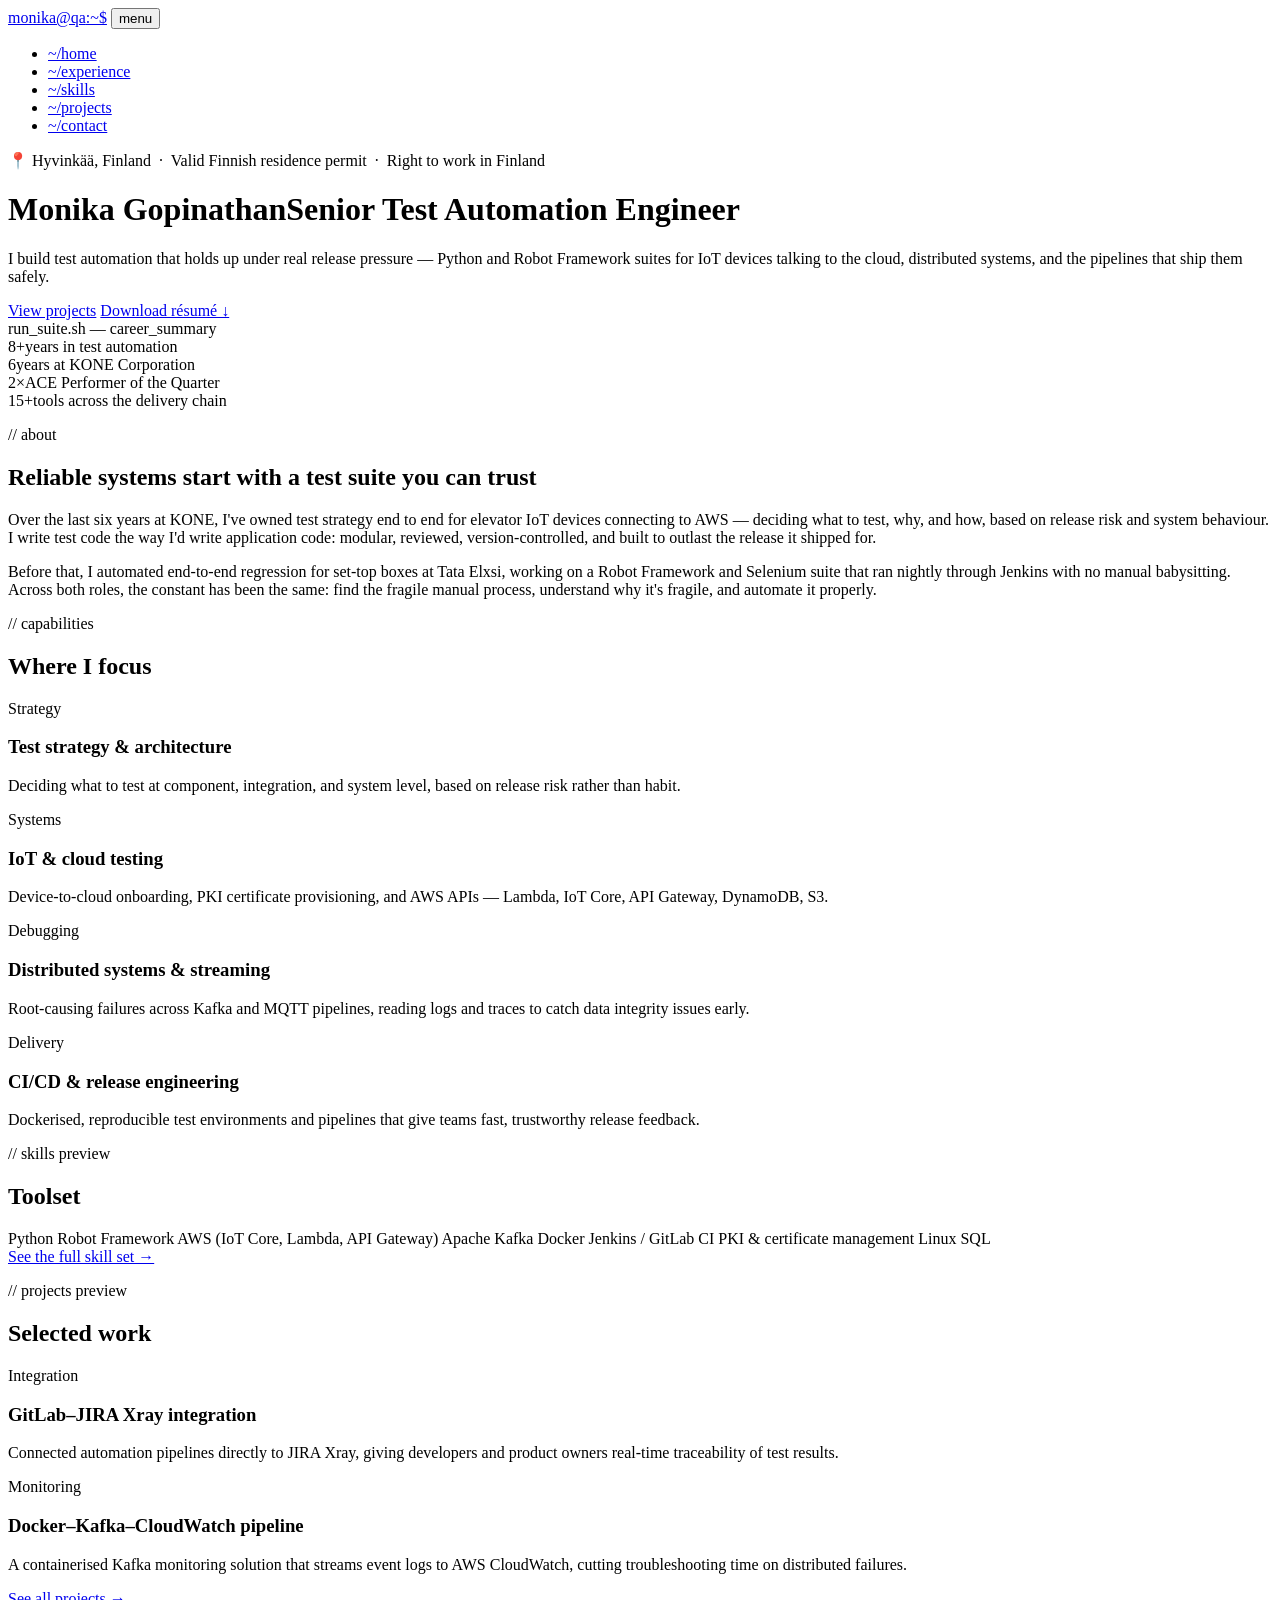
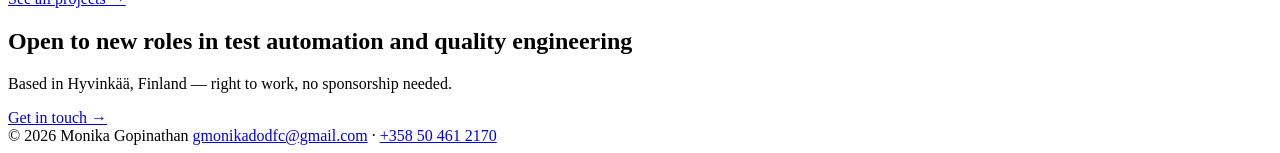
==== index.html @ 72350fa9 "Add files via upload" ====
<!DOCTYPE html>
<html lang="en">
<head>
<meta charset="UTF-8">
<meta name="viewport" content="width=device-width, initial-scale=1.0">
<title>Monika Gopinathan — Senior Test Automation Engineer</title>
<meta name="description" content="Senior Test Automation Engineer with 8+ years building production-grade Python and Robot Framework test suites for IoT and cloud systems.">
<link rel="icon" href="assets/favicon.svg" type="image/svg+xml">
<link rel="stylesheet" href="css/style.css">
</head>
<body>

<nav class="site-nav">
  <div class="wrap">
    <a href="index.html" class="nav-logo"><span class="prompt">monika@qa</span>:~$<span class="cursor"></span></a>
    <button class="nav-toggle" aria-label="Toggle navigation" aria-expanded="false">menu</button>
    <ul class="nav-links">
      <li><a href="index.html" class="active">~/home</a></li>
      <li><a href="experience.html">~/experience</a></li>
      <li><a href="skills.html">~/skills</a></li>
      <li><a href="projects.html">~/projects</a></li>
      <li><a href="contact.html">~/contact</a></li>
    </ul>
  </div>
</nav>

<header class="hero">
  <div class="wrap hero-grid">
    <div>
      <p class="hero-loc">📍 Hyvinkää, Finland &nbsp;·&nbsp; Valid Finnish residence permit &nbsp;·&nbsp; Right to work in Finland</p>
      <h1>Monika Gopinathan<span class="role">Senior Test Automation Engineer</span></h1>
      <p class="lede">I build test automation that holds up under real release pressure — Python and Robot Framework suites for IoT devices talking to the cloud, distributed systems, and the pipelines that ship them safely.</p>
      <div class="btn-row">
        <a class="btn btn-primary" href="projects.html">View projects</a>
        <a class="btn" href="assets/Monika_Gopinathan_Resume.pdf" target="_blank" rel="noopener">Download résumé ↓</a>
      </div>
    </div>
    <div class="terminal" aria-hidden="false" role="img" aria-label="Terminal animation summarizing career highlights">
      <div class="terminal-bar">
        <span class="terminal-dot"></span><span class="terminal-dot"></span><span class="terminal-dot"></span>
        <span class="terminal-title">run_suite.sh — career_summary</span>
      </div>
      <div class="terminal-body" id="terminal-body" data-lines='[
        {"text":"$ whoami","speed":26,"pause":260},
        {"text":"monika_gopinathan — senior test automation engineer","speed":14,"pause":420},
        {"text":"$ ./run_suite.sh --career-summary","speed":22,"pause":320},
        {"text":"[PASS] 8+ years in Python-based test automation","speed":10,"pause":180},
        {"text":"[PASS] 6 years building production frameworks at KONE","speed":10,"pause":180},
        {"text":"[PASS] IoT · Cloud · PKI · Kafka · Docker · CI/CD","speed":10,"pause":180},
        {"text":"# 3 passed, 0 failed — ready for the next release","speed":10,"pause":0}
      ]'></div>
    </div>
  </div>
</header>

<section class="section">
  <div class="wrap">
    <div class="stat-strip">
      <div class="stat"><span class="num">8+</span><span class="label">years in test automation</span></div>
      <div class="stat"><span class="num">6</span><span class="label">years at KONE Corporation</span></div>
      <div class="stat"><span class="num">2×</span><span class="label">ACE Performer of the Quarter</span></div>
      <div class="stat"><span class="num">15+</span><span class="label">tools across the delivery chain</span></div>
    </div>
  </div>
</section>

<section class="section">
  <div class="wrap">
    <div class="section-head">
      <p class="kicker">// about</p>
      <h2>Reliable systems start with a test suite you can trust</h2>
    </div>
    <p class="lede">Over the last six years at KONE, I've owned test strategy end to end for elevator IoT devices connecting to AWS — deciding what to test, why, and how, based on release risk and system behaviour. I write test code the way I'd write application code: modular, reviewed, version-controlled, and built to outlast the release it shipped for.</p>
    <p>Before that, I automated end-to-end regression for set-top boxes at Tata Elxsi, working on a Robot Framework and Selenium suite that ran nightly through Jenkins with no manual babysitting. Across both roles, the constant has been the same: find the fragile manual process, understand why it's fragile, and automate it properly.</p>
  </div>
</section>

<section class="section">
  <div class="wrap">
    <div class="section-head">
      <p class="kicker">// capabilities</p>
      <h2>Where I focus</h2>
    </div>
    <div class="card-grid">
      <div class="card">
        <span class="tag">Strategy</span>
        <h3>Test strategy &amp; architecture</h3>
        <p>Deciding what to test at component, integration, and system level, based on release risk rather than habit.</p>
      </div>
      <div class="card">
        <span class="tag">Systems</span>
        <h3>IoT &amp; cloud testing</h3>
        <p>Device-to-cloud onboarding, PKI certificate provisioning, and AWS APIs — Lambda, IoT Core, API Gateway, DynamoDB, S3.</p>
      </div>
      <div class="card">
        <span class="tag">Debugging</span>
        <h3>Distributed systems &amp; streaming</h3>
        <p>Root-causing failures across Kafka and MQTT pipelines, reading logs and traces to catch data integrity issues early.</p>
      </div>
      <div class="card">
        <span class="tag">Delivery</span>
        <h3>CI/CD &amp; release engineering</h3>
        <p>Dockerised, reproducible test environments and pipelines that give teams fast, trustworthy release feedback.</p>
      </div>
    </div>
  </div>
</section>

<section class="section">
  <div class="wrap">
    <div class="section-head">
      <p class="kicker">// skills preview</p>
      <h2>Toolset</h2>
    </div>
    <div class="tag-row">
      <span class="pill">Python</span>
      <span class="pill">Robot Framework</span>
      <span class="pill">AWS (IoT Core, Lambda, API Gateway)</span>
      <span class="pill">Apache Kafka</span>
      <span class="pill">Docker</span>
      <span class="pill">Jenkins / GitLab CI</span>
      <span class="pill">PKI &amp; certificate management</span>
      <span class="pill">Linux</span>
      <span class="pill">SQL</span>
    </div>
    <a class="link-arrow" href="skills.html">See the full skill set →</a>
  </div>
</section>

<section class="section">
  <div class="wrap">
    <div class="section-head">
      <p class="kicker">// projects preview</p>
      <h2>Selected work</h2>
    </div>
    <div class="card-grid">
      <div class="card">
        <span class="tag">Integration</span>
        <h3>GitLab–JIRA Xray integration</h3>
        <p>Connected automation pipelines directly to JIRA Xray, giving developers and product owners real-time traceability of test results.</p>
      </div>
      <div class="card">
        <span class="tag">Monitoring</span>
        <h3>Docker–Kafka–CloudWatch pipeline</h3>
        <p>A containerised Kafka monitoring solution that streams event logs to AWS CloudWatch, cutting troubleshooting time on distributed failures.</p>
      </div>
    </div>
    <a class="link-arrow" href="projects.html">See all projects →</a>
  </div>
</section>

<section class="section" style="border-bottom:none;">
  <div class="wrap">
    <div class="cta-banner">
      <div>
        <h2>Open to new roles in test automation and quality engineering</h2>
        <p>Based in Hyvinkää, Finland — right to work, no sponsorship needed.</p>
      </div>
      <a class="btn btn-primary" href="contact.html">Get in touch →</a>
    </div>
  </div>
</section>

<footer class="site-footer">
  <div class="wrap">
    <span>© 2026 Monika Gopinathan</span>
    <span><a href="mailto:gmonikadodfc@gmail.com">gmonikadodfc@gmail.com</a> · <a href="tel:+358504612170">+358 50 461 2170</a></span>
  </div>
</footer>

<script src="js/main.js"></script>
</body>
</html>
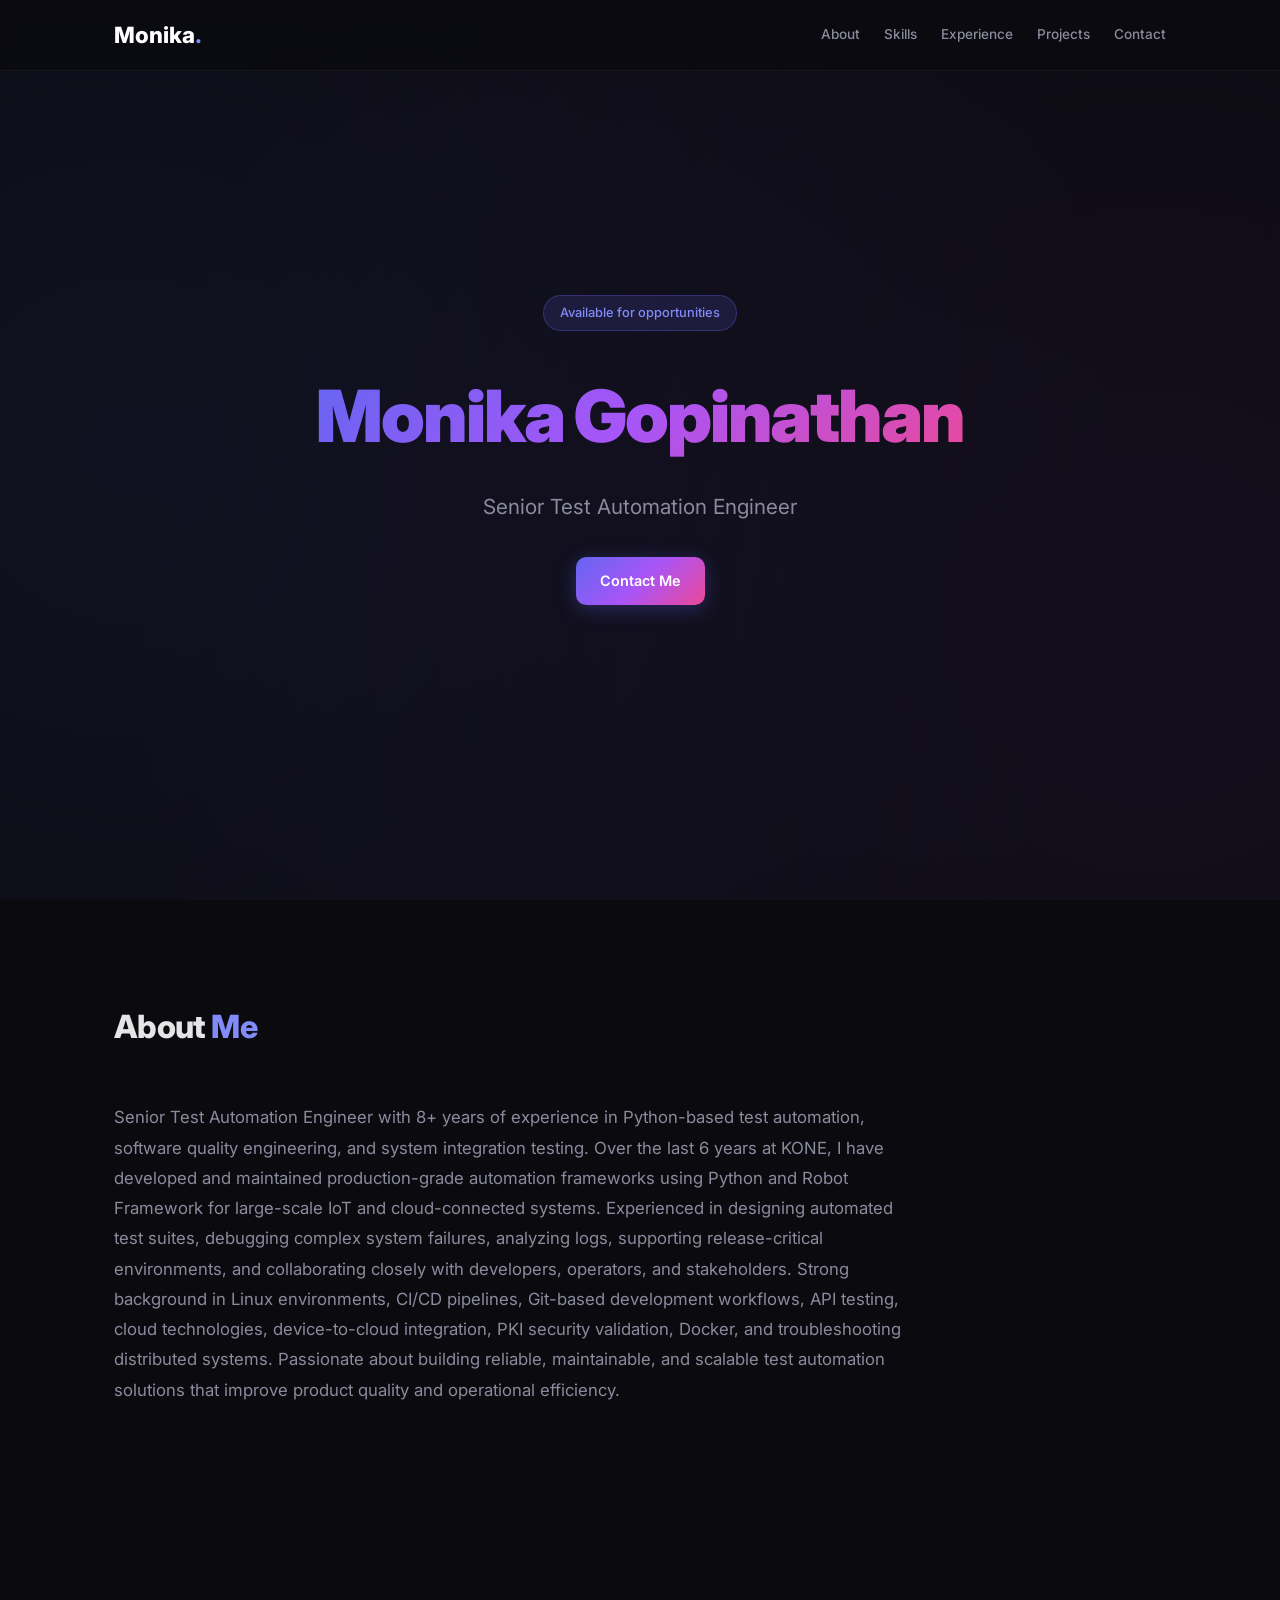
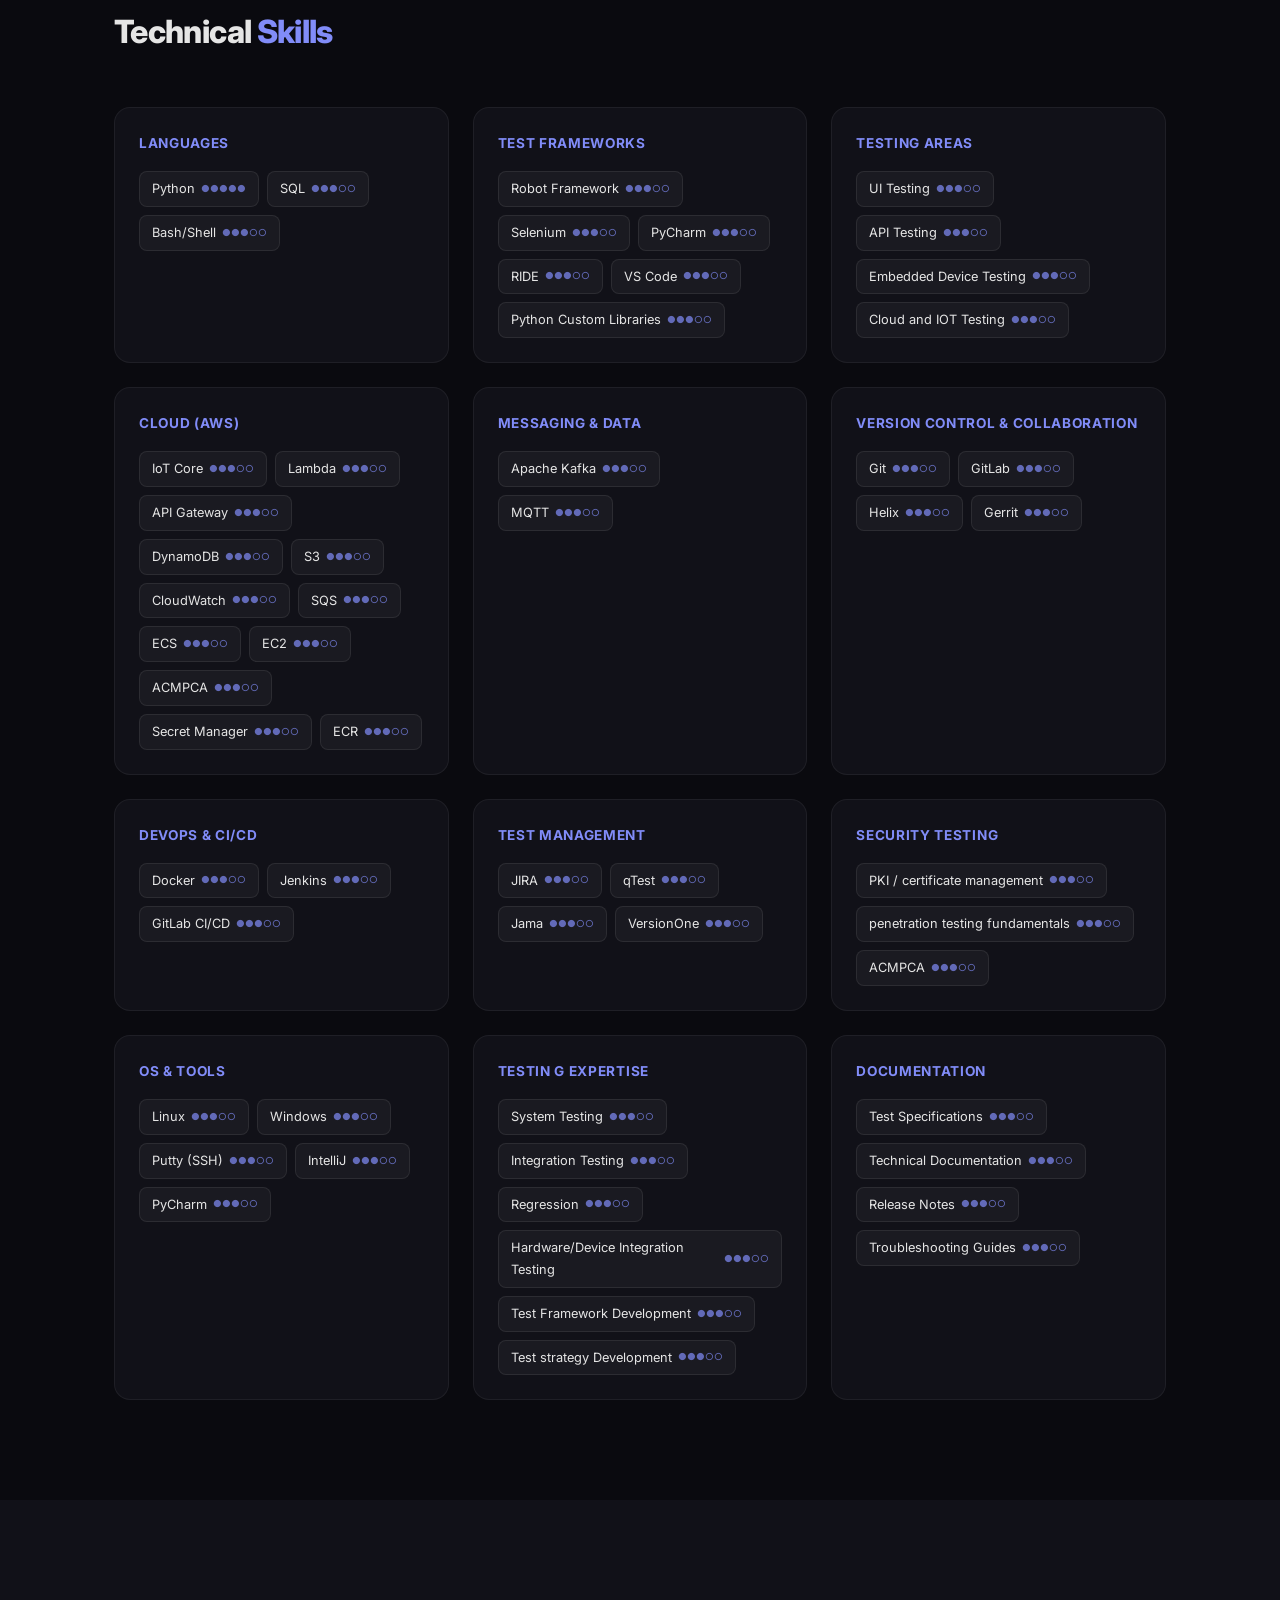
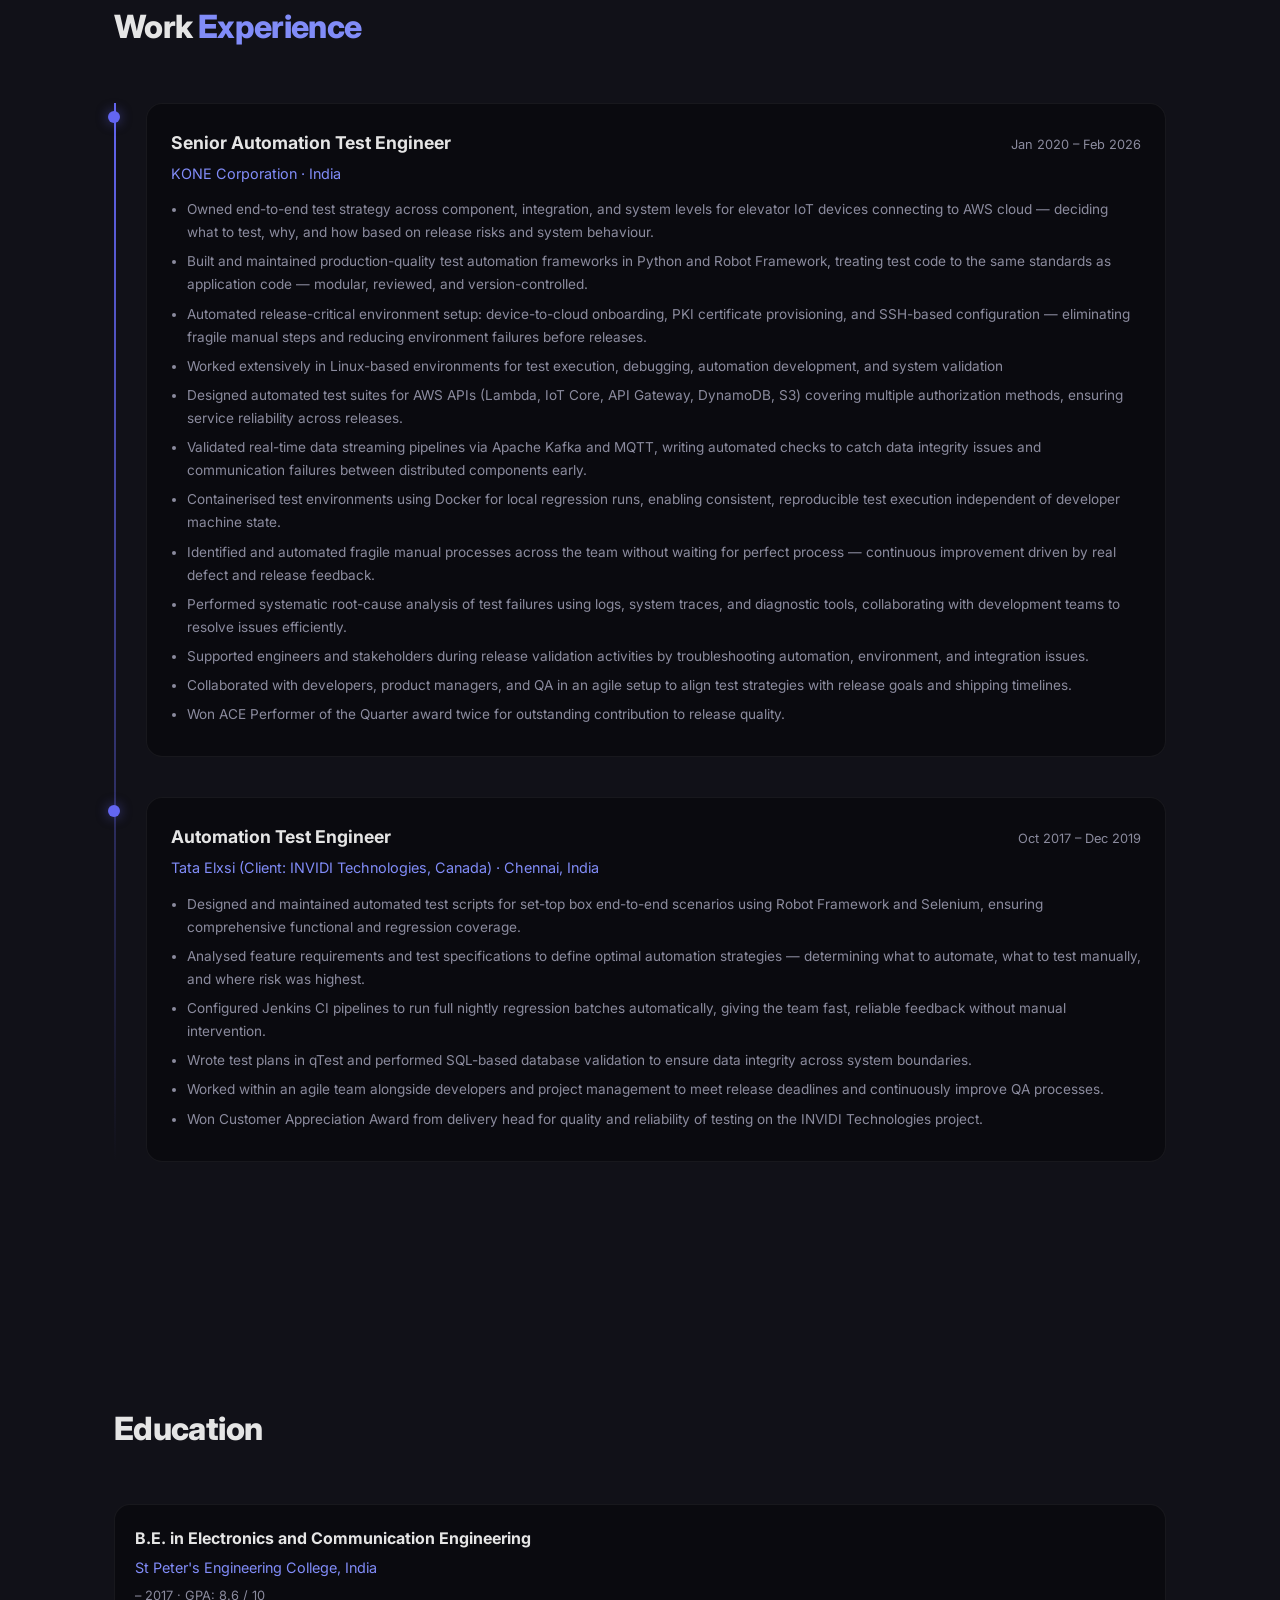
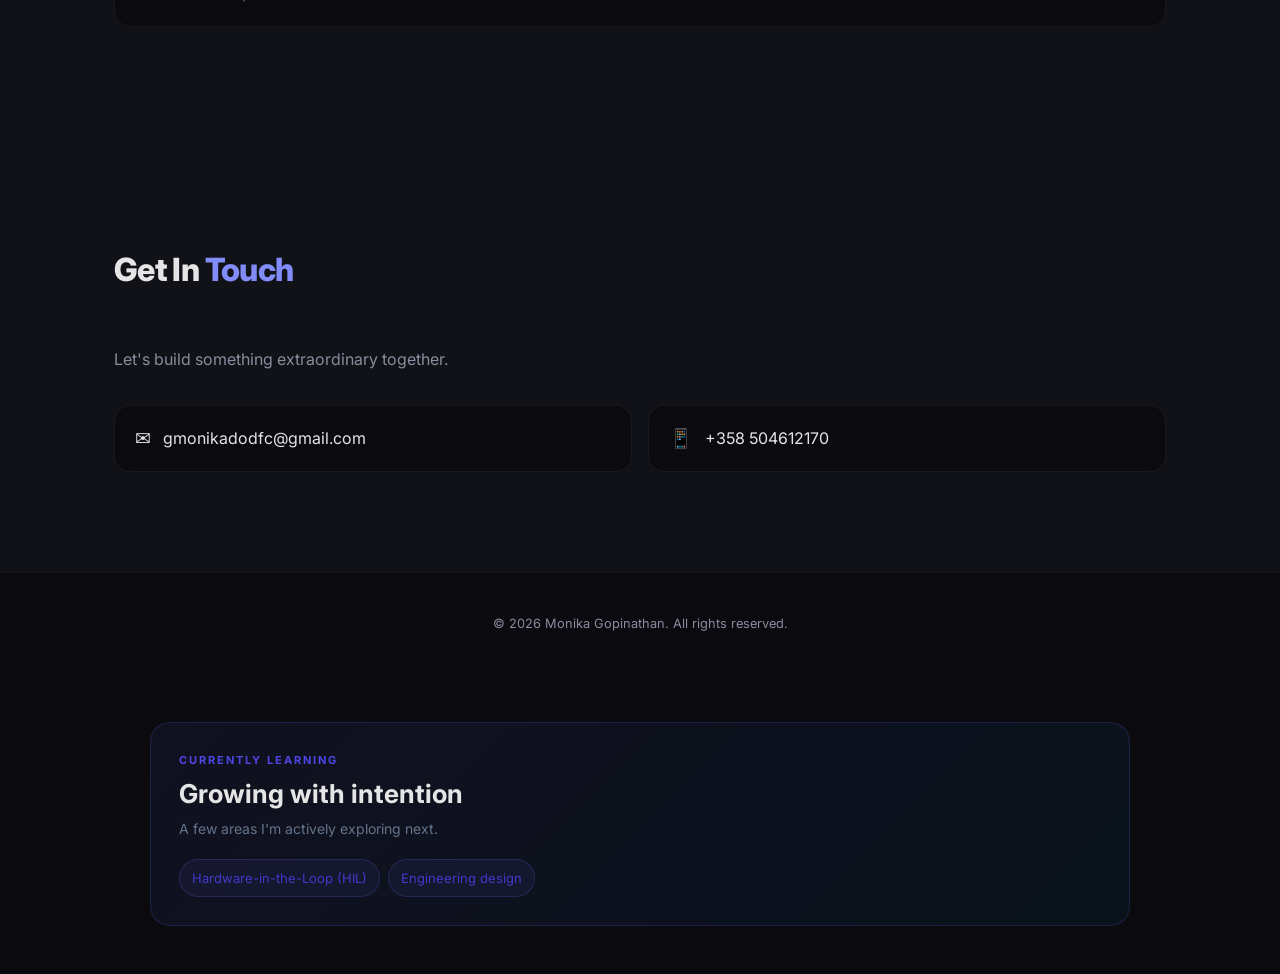
==== commit 2b9428b6: "Deploy portfolio via Huntfolio" ====
--- a/index.html
+++ b/index.html
@@ -1,173 +1,220 @@
 <!DOCTYPE html>
 <html lang="en">
 <head>
-<meta charset="UTF-8">
-<meta name="viewport" content="width=device-width, initial-scale=1.0">
-<title>Monika Gopinathan — Senior Test Automation Engineer</title>
-<meta name="description" content="Senior Test Automation Engineer with 8+ years building production-grade Python and Robot Framework test suites for IoT and cloud systems.">
-<link rel="icon" href="assets/favicon.svg" type="image/svg+xml">
-<link rel="stylesheet" href="css/style.css">
-</head>
+  <meta charset="UTF-8">
+  <meta name="viewport" content="width=device-width, initial-scale=1.0">
+  <title>Monika Gopinathan — Senior Test Automation Engineer</title>
+  <meta name="description" content="">
+  <link rel="stylesheet" href="style.css">
+  <link href="https://fonts.googleapis.com/css2?family=Inter:wght@300;400;500;600;700;800;900&display=swap" rel="stylesheet">
+<style>strong.resume-mark{font-weight:700;color:inherit}</style></head>
 <body>
-
-<nav class="site-nav">
-  <div class="wrap">
-    <a href="index.html" class="nav-logo"><span class="prompt">monika@qa</span>:~$<span class="cursor"></span></a>
-    <button class="nav-toggle" aria-label="Toggle navigation" aria-expanded="false">menu</button>
-    <ul class="nav-links">
-      <li><a href="index.html" class="active">~/home</a></li>
-      <li><a href="experience.html">~/experience</a></li>
-      <li><a href="skills.html">~/skills</a></li>
-      <li><a href="projects.html">~/projects</a></li>
-      <li><a href="contact.html">~/contact</a></li>
-    </ul>
-  </div>
-</nav>
-
-<header class="hero">
-  <div class="wrap hero-grid">
-    <div>
-      <p class="hero-loc">📍 Hyvinkää, Finland &nbsp;·&nbsp; Valid Finnish residence permit &nbsp;·&nbsp; Right to work in Finland</p>
-      <h1>Monika Gopinathan<span class="role">Senior Test Automation Engineer</span></h1>
-      <p class="lede">I build test automation that holds up under real release pressure — Python and Robot Framework suites for IoT devices talking to the cloud, distributed systems, and the pipelines that ship them safely.</p>
-      <div class="btn-row">
-        <a class="btn btn-primary" href="projects.html">View projects</a>
-        <a class="btn" href="assets/Monika_Gopinathan_Resume.pdf" target="_blank" rel="noopener">Download résumé ↓</a>
-      </div>
-    </div>
-    <div class="terminal" aria-hidden="false" role="img" aria-label="Terminal animation summarizing career highlights">
-      <div class="terminal-bar">
-        <span class="terminal-dot"></span><span class="terminal-dot"></span><span class="terminal-dot"></span>
-        <span class="terminal-title">run_suite.sh — career_summary</span>
-      </div>
-      <div class="terminal-body" id="terminal-body" data-lines='[
-        {"text":"$ whoami","speed":26,"pause":260},
-        {"text":"monika_gopinathan — senior test automation engineer","speed":14,"pause":420},
-        {"text":"$ ./run_suite.sh --career-summary","speed":22,"pause":320},
-        {"text":"[PASS] 8+ years in Python-based test automation","speed":10,"pause":180},
-        {"text":"[PASS] 6 years building production frameworks at KONE","speed":10,"pause":180},
-        {"text":"[PASS] IoT · Cloud · PKI · Kafka · Docker · CI/CD","speed":10,"pause":180},
-        {"text":"# 3 passed, 0 failed — ready for the next release","speed":10,"pause":0}
-      ]'></div>
-    </div>
-  </div>
-</header>
-
-<section class="section">
-  <div class="wrap">
-    <div class="stat-strip">
-      <div class="stat"><span class="num">8+</span><span class="label">years in test automation</span></div>
-      <div class="stat"><span class="num">6</span><span class="label">years at KONE Corporation</span></div>
-      <div class="stat"><span class="num">2×</span><span class="label">ACE Performer of the Quarter</span></div>
-      <div class="stat"><span class="num">15+</span><span class="label">tools across the delivery chain</span></div>
-    </div>
-  </div>
-</section>
-
-<section class="section">
-  <div class="wrap">
-    <div class="section-head">
-      <p class="kicker">// about</p>
-      <h2>Reliable systems start with a test suite you can trust</h2>
-    </div>
-    <p class="lede">Over the last six years at KONE, I've owned test strategy end to end for elevator IoT devices connecting to AWS — deciding what to test, why, and how, based on release risk and system behaviour. I write test code the way I'd write application code: modular, reviewed, version-controlled, and built to outlast the release it shipped for.</p>
-    <p>Before that, I automated end-to-end regression for set-top boxes at Tata Elxsi, working on a Robot Framework and Selenium suite that ran nightly through Jenkins with no manual babysitting. Across both roles, the constant has been the same: find the fragile manual process, understand why it's fragile, and automate it properly.</p>
-  </div>
-</section>
-
-<section class="section">
-  <div class="wrap">
-    <div class="section-head">
-      <p class="kicker">// capabilities</p>
-      <h2>Where I focus</h2>
-    </div>
-    <div class="card-grid">
-      <div class="card">
-        <span class="tag">Strategy</span>
-        <h3>Test strategy &amp; architecture</h3>
-        <p>Deciding what to test at component, integration, and system level, based on release risk rather than habit.</p>
-      </div>
-      <div class="card">
-        <span class="tag">Systems</span>
-        <h3>IoT &amp; cloud testing</h3>
-        <p>Device-to-cloud onboarding, PKI certificate provisioning, and AWS APIs — Lambda, IoT Core, API Gateway, DynamoDB, S3.</p>
-      </div>
-      <div class="card">
-        <span class="tag">Debugging</span>
-        <h3>Distributed systems &amp; streaming</h3>
-        <p>Root-causing failures across Kafka and MQTT pipelines, reading logs and traces to catch data integrity issues early.</p>
-      </div>
-      <div class="card">
-        <span class="tag">Delivery</span>
-        <h3>CI/CD &amp; release engineering</h3>
-        <p>Dockerised, reproducible test environments and pipelines that give teams fast, trustworthy release feedback.</p>
-      </div>
-    </div>
-  </div>
-</section>
-
-<section class="section">
-  <div class="wrap">
-    <div class="section-head">
-      <p class="kicker">// skills preview</p>
-      <h2>Toolset</h2>
-    </div>
-    <div class="tag-row">
-      <span class="pill">Python</span>
-      <span class="pill">Robot Framework</span>
-      <span class="pill">AWS (IoT Core, Lambda, API Gateway)</span>
-      <span class="pill">Apache Kafka</span>
-      <span class="pill">Docker</span>
-      <span class="pill">Jenkins / GitLab CI</span>
-      <span class="pill">PKI &amp; certificate management</span>
-      <span class="pill">Linux</span>
-      <span class="pill">SQL</span>
-    </div>
-    <a class="link-arrow" href="skills.html">See the full skill set →</a>
-  </div>
-</section>
-
-<section class="section">
-  <div class="wrap">
-    <div class="section-head">
-      <p class="kicker">// projects preview</p>
-      <h2>Selected work</h2>
-    </div>
-    <div class="card-grid">
-      <div class="card">
-        <span class="tag">Integration</span>
-        <h3>GitLab–JIRA Xray integration</h3>
-        <p>Connected automation pipelines directly to JIRA Xray, giving developers and product owners real-time traceability of test results.</p>
-      </div>
-      <div class="card">
-        <span class="tag">Monitoring</span>
-        <h3>Docker–Kafka–CloudWatch pipeline</h3>
-        <p>A containerised Kafka monitoring solution that streams event logs to AWS CloudWatch, cutting troubleshooting time on distributed failures.</p>
-      </div>
-    </div>
-    <a class="link-arrow" href="projects.html">See all projects →</a>
-  </div>
-</section>
-
-<section class="section" style="border-bottom:none;">
-  <div class="wrap">
-    <div class="cta-banner">
-      <div>
-        <h2>Open to new roles in test automation and quality engineering</h2>
-        <p>Based in Hyvinkää, Finland — right to work, no sponsorship needed.</p>
-      </div>
-      <a class="btn btn-primary" href="contact.html">Get in touch →</a>
-    </div>
-  </div>
-</section>
-
-<footer class="site-footer">
-  <div class="wrap">
-    <span>© 2026 Monika Gopinathan</span>
-    <span><a href="mailto:gmonikadodfc@gmail.com">gmonikadodfc@gmail.com</a> · <a href="tel:+358504612170">+358 50 461 2170</a></span>
-  </div>
-</footer>
-
-<script src="js/main.js"></script>
-</body>
-</html>
+  <!-- Navigation -->
+  <nav class="nav">
+    <div class="nav-inner">
+      <a href="#hero" class="nav-logo">Monika<span class="accent">.</span></a>
+      <div class="nav-links">
+        <a href="#about">About</a>
+        <a href="#skills">Skills</a>
+        <a href="#experience">Experience</a>
+        <a href="#projects">Projects</a>
+        <a href="#contact">Contact</a>
+      </div>
+    </div>
+  </nav>
+
+  <!-- Hero Section -->
+  <section id="hero" class="hero">
+    <div class="hero-content">
+      <div class="hero-badge">Available for opportunities</div>
+      <h1 class="hero-name">Monika Gopinathan</h1>
+      <p class="hero-title">Senior Test Automation Engineer</p>
+      <p class="hero-intro"></p>
+      <div class="hero-links">
+        <a href="mailto:gmonikadodfc@gmail.com" class="btn btn-primary">Contact Me</a>
+        
+        
+      </div>
+    </div>
+    <div class="hero-gradient"></div>
+  </section>
+
+  <!-- About Section -->
+  <section id="about" class="section">
+    <div class="container">
+      <h2 class="section-title">About <span class="accent">Me</span></h2>
+      <p class="about-text">Senior Test Automation Engineer with 8+ years of experience in Python-based test automation, software quality engineering, and system integration testing. Over the last 6 years at KONE, I have developed and maintained production-grade automation frameworks using Python and Robot Framework for large-scale IoT and cloud-connected systems. Experienced in designing automated test suites, debugging complex system failures, analyzing logs, supporting release-critical environments, and collaborating closely with developers, operators, and stakeholders.
+Strong background in Linux environments, CI/CD pipelines, Git-based development workflows, API testing, cloud technologies, device-to-cloud integration, PKI security validation, Docker, and troubleshooting distributed systems. Passionate about building reliable, maintainable, and scalable test automation solutions that improve product quality and operational efficiency.</p>
+    </div>
+  </section>
+
+  <!-- Skills Section -->
+  <section id="skills" class="section">
+    <div class="container">
+      <h2 class="section-title">Technical <span class="accent">Skills</span></h2>
+      <div class="skills-grid">
+        
+          <div class="skill-category">
+            <h3 class="skill-cat-name">Languages</h3>
+            <div class="skill-tags">
+              <span class="skill-tag">Python<span class="skill-level">●●●●●</span></span><span class="skill-tag">SQL<span class="skill-level">●●●○○</span></span><span class="skill-tag">Bash/Shell<span class="skill-level">●●●○○</span></span>
+            </div>
+          </div>
+        
+          <div class="skill-category">
+            <h3 class="skill-cat-name">Test Frameworks</h3>
+            <div class="skill-tags">
+              <span class="skill-tag">Robot Framework<span class="skill-level">●●●○○</span></span><span class="skill-tag">Selenium<span class="skill-level">●●●○○</span></span><span class="skill-tag">PyCharm<span class="skill-level">●●●○○</span></span><span class="skill-tag">RIDE<span class="skill-level">●●●○○</span></span><span class="skill-tag">VS Code<span class="skill-level">●●●○○</span></span><span class="skill-tag">Python Custom Libraries<span class="skill-level">●●●○○</span></span>
+            </div>
+          </div>
+        
+          <div class="skill-category">
+            <h3 class="skill-cat-name">Testing Areas</h3>
+            <div class="skill-tags">
+              <span class="skill-tag">UI Testing<span class="skill-level">●●●○○</span></span><span class="skill-tag">API Testing<span class="skill-level">●●●○○</span></span><span class="skill-tag">Embedded Device Testing<span class="skill-level">●●●○○</span></span><span class="skill-tag">Cloud and IOT Testing<span class="skill-level">●●●○○</span></span>
+            </div>
+          </div>
+        
+          <div class="skill-category">
+            <h3 class="skill-cat-name">Cloud (AWS)</h3>
+            <div class="skill-tags">
+              <span class="skill-tag">IoT Core<span class="skill-level">●●●○○</span></span><span class="skill-tag">Lambda<span class="skill-level">●●●○○</span></span><span class="skill-tag">API Gateway<span class="skill-level">●●●○○</span></span><span class="skill-tag">DynamoDB<span class="skill-level">●●●○○</span></span><span class="skill-tag">S3<span class="skill-level">●●●○○</span></span><span class="skill-tag">CloudWatch<span class="skill-level">●●●○○</span></span><span class="skill-tag">SQS<span class="skill-level">●●●○○</span></span><span class="skill-tag">ECS<span class="skill-level">●●●○○</span></span><span class="skill-tag">EC2<span class="skill-level">●●●○○</span></span><span class="skill-tag">ACMPCA<span class="skill-level">●●●○○</span></span><span class="skill-tag">Secret Manager<span class="skill-level">●●●○○</span></span><span class="skill-tag">ECR<span class="skill-level">●●●○○</span></span>
+            </div>
+          </div>
+        
+          <div class="skill-category">
+            <h3 class="skill-cat-name">Messaging &amp; Data</h3>
+            <div class="skill-tags">
+              <span class="skill-tag">Apache Kafka<span class="skill-level">●●●○○</span></span><span class="skill-tag">MQTT<span class="skill-level">●●●○○</span></span>
+            </div>
+          </div>
+        
+          <div class="skill-category">
+            <h3 class="skill-cat-name">Version Control &amp; Collaboration</h3>
+            <div class="skill-tags">
+              <span class="skill-tag">Git<span class="skill-level">●●●○○</span></span><span class="skill-tag">GitLab<span class="skill-level">●●●○○</span></span><span class="skill-tag">Helix<span class="skill-level">●●●○○</span></span><span class="skill-tag">Gerrit<span class="skill-level">●●●○○</span></span>
+            </div>
+          </div>
+        
+          <div class="skill-category">
+            <h3 class="skill-cat-name">DevOps &amp; CI/CD</h3>
+            <div class="skill-tags">
+              <span class="skill-tag">Docker<span class="skill-level">●●●○○</span></span><span class="skill-tag">Jenkins<span class="skill-level">●●●○○</span></span><span class="skill-tag">GitLab CI/CD<span class="skill-level">●●●○○</span></span>
+            </div>
+          </div>
+        
+          <div class="skill-category">
+            <h3 class="skill-cat-name">Test Management</h3>
+            <div class="skill-tags">
+              <span class="skill-tag">JIRA<span class="skill-level">●●●○○</span></span><span class="skill-tag">qTest<span class="skill-level">●●●○○</span></span><span class="skill-tag">Jama<span class="skill-level">●●●○○</span></span><span class="skill-tag">VersionOne<span class="skill-level">●●●○○</span></span>
+            </div>
+          </div>
+        
+          <div class="skill-category">
+            <h3 class="skill-cat-name">Security Testing</h3>
+            <div class="skill-tags">
+              <span class="skill-tag">PKI / certificate management<span class="skill-level">●●●○○</span></span><span class="skill-tag">penetration testing fundamentals<span class="skill-level">●●●○○</span></span><span class="skill-tag">ACMPCA<span class="skill-level">●●●○○</span></span>
+            </div>
+          </div>
+        
+          <div class="skill-category">
+            <h3 class="skill-cat-name">OS &amp; Tools</h3>
+            <div class="skill-tags">
+              <span class="skill-tag">Linux<span class="skill-level">●●●○○</span></span><span class="skill-tag">Windows<span class="skill-level">●●●○○</span></span><span class="skill-tag">Putty (SSH)<span class="skill-level">●●●○○</span></span><span class="skill-tag">IntelliJ<span class="skill-level">●●●○○</span></span><span class="skill-tag">PyCharm<span class="skill-level">●●●○○</span></span>
+            </div>
+          </div>
+        
+          <div class="skill-category">
+            <h3 class="skill-cat-name">Testin g Expertise</h3>
+            <div class="skill-tags">
+              <span class="skill-tag">System Testing<span class="skill-level">●●●○○</span></span><span class="skill-tag">Integration Testing<span class="skill-level">●●●○○</span></span><span class="skill-tag">Regression<span class="skill-level">●●●○○</span></span><span class="skill-tag">Hardware/Device Integration Testing<span class="skill-level">●●●○○</span></span><span class="skill-tag">Test Framework Development<span class="skill-level">●●●○○</span></span><span class="skill-tag">Test strategy Development<span class="skill-level">●●●○○</span></span>
+            </div>
+          </div>
+        
+          <div class="skill-category">
+            <h3 class="skill-cat-name">Documentation</h3>
+            <div class="skill-tags">
+              <span class="skill-tag">Test Specifications<span class="skill-level">●●●○○</span></span><span class="skill-tag">Technical Documentation<span class="skill-level">●●●○○</span></span><span class="skill-tag">Release Notes<span class="skill-level">●●●○○</span></span><span class="skill-tag">Troubleshooting Guides<span class="skill-level">●●●○○</span></span>
+            </div>
+          </div>
+        
+      </div>
+    </div>
+  </section>
+
+  <!-- Experience Section -->
+  <section id="experience" class="section section-dark">
+    <div class="container">
+      <h2 class="section-title">Work <span class="accent">Experience</span></h2>
+      <div class="timeline">
+        
+          <div class="timeline-item">
+            <div class="timeline-marker"></div>
+            <div class="timeline-content">
+              <div class="timeline-header">
+                <h3 class="timeline-role">Senior Automation Test Engineer</h3>
+                <span class="timeline-date">Jan 2020 – Feb 2026</span>
+              </div>
+              <p class="timeline-company">KONE Corporation · India</p>
+              <ul class="timeline-bullets"><li>Owned end-to-end test strategy across component, integration, and system levels for elevator IoT devices connecting to AWS cloud — deciding what to test, why, and how based on release risks and system behaviour.</li><li>Built and maintained production-quality test automation frameworks in Python and Robot Framework, treating test code to the same standards as application code — modular, reviewed, and version-controlled.</li><li>Automated release-critical environment setup: device-to-cloud onboarding, PKI certificate provisioning, and SSH-based configuration — eliminating fragile manual steps and reducing environment failures before releases.</li><li>Worked extensively in Linux-based environments for test execution, debugging, automation development, and system validation</li><li>Designed automated test suites for AWS APIs (Lambda, IoT Core, API Gateway, DynamoDB, S3) covering multiple authorization methods, ensuring service reliability across releases.</li><li>Validated real-time data streaming pipelines via Apache Kafka and MQTT, writing automated checks to catch data integrity issues and communication failures between distributed components early.</li><li>Containerised test environments using Docker for local regression runs, enabling consistent, reproducible test execution independent of developer machine state.</li><li>Identified and automated fragile manual processes across the team without waiting for perfect process — continuous improvement driven by real defect and release feedback.</li><li>Performed systematic root-cause analysis of test failures using logs, system traces, and diagnostic tools, collaborating with development teams to resolve issues efficiently.</li><li>Supported engineers and stakeholders during release validation activities by troubleshooting automation, environment, and integration issues.</li><li>Collaborated with developers, product managers, and QA in an agile setup to align test strategies with release goals and shipping timelines.</li><li>Won ACE Performer of the Quarter award twice for outstanding contribution to release quality.</li></ul>
+            </div>
+          </div>
+        
+          <div class="timeline-item">
+            <div class="timeline-marker"></div>
+            <div class="timeline-content">
+              <div class="timeline-header">
+                <h3 class="timeline-role">Automation Test Engineer</h3>
+                <span class="timeline-date">Oct 2017 – Dec 2019</span>
+              </div>
+              <p class="timeline-company">Tata Elxsi (Client: INVIDI Technologies, Canada) · Chennai, India</p>
+              <ul class="timeline-bullets"><li>Designed and maintained automated test scripts for set-top box end-to-end scenarios using Robot Framework and Selenium, ensuring comprehensive functional and regression coverage.</li><li>Analysed feature requirements and test specifications to define optimal automation strategies — determining what to automate, what to test manually, and where risk was highest.</li><li>Configured Jenkins CI pipelines to run full nightly regression batches automatically, giving the team fast, reliable feedback without manual intervention.</li><li>Wrote test plans in qTest and performed SQL-based database validation to ensure data integrity across system boundaries.</li><li>Worked within an agile team alongside developers and project management to meet release deadlines and continuously improve QA processes.</li><li>Won Customer Appreciation Award from delivery head for quality and reliability of testing on the INVIDI Technologies project.</li></ul>
+            </div>
+          </div>
+        
+      </div>
+    </div>
+  </section>
+
+  <!-- Projects Section -->
+  
+
+  <!-- Education Section -->
+  <section class="section section-dark">
+    <div class="container">
+      <h2 class="section-title">Education</h2>
+      
+        <div class="edu-card">
+          <h3>B.E. in Electronics and Communication Engineering</h3>
+          <p class="edu-institution">St Peter&#039;s Engineering College, India</p>
+          <p class="edu-meta"> – 2017 · GPA: 8.6 / 10</p>
+        </div>
+      
+    </div>
+  </section>
+
+  <!-- Certifications Section -->
+  
+
+  <!-- Contact Section -->
+  <section id="contact" class="section section-dark">
+    <div class="container">
+      <h2 class="section-title">Get In <span class="accent">Touch</span></h2>
+      <p class="contact-subtitle">Let's build something extraordinary together.</p>
+      <div class="contact-grid">
+        <a href="mailto:gmonikadodfc@gmail.com" class="contact-card"><span class="contact-icon">✉</span><span>gmonikadodfc@gmail.com</span></a>
+        <a href="tel:+358 504612170" class="contact-card"><span class="contact-icon">📱</span><span>+358 504612170</span></a>
+        
+        
+      </div>
+    </div>
+  </section>
+
+  <!-- Footer -->
+  <footer class="footer">
+    <p>&copy; 2026 Monika Gopinathan. All rights reserved.</p>
+  </footer>
+
+  <script src="script.js"></script>
+<section id="currently-learning" aria-labelledby="currently-learning-title" style="max-width:980px;margin:48px auto;padding:28px;border:1px solid rgba(99,102,241,.18);border-radius:20px;background:linear-gradient(135deg,rgba(99,102,241,.08),rgba(14,165,233,.06));font-family:inherit"><p style="margin:0 0 8px;font-size:11px;letter-spacing:.18em;text-transform:uppercase;color:#4f46e5;font-weight:700">Currently learning</p><h2 id="currently-learning-title" style="margin:0 0 8px;font-size:26px;line-height:1.2">Growing with intention</h2><p style="margin:0 0 18px;color:#64748b;font-size:14px">A few areas I&apos;m actively exploring next.</p><div style="display:flex;flex-wrap:wrap;gap:8px"><span style="display:inline-flex;align-items:center;gap:6px;border:1px solid rgba(99,102,241,.22);border-radius:999px;padding:7px 12px;font-size:13px;color:#4338ca;background:rgba(99,102,241,.08)">Hardware-in-the-Loop (HIL)</span> <span style="display:inline-flex;align-items:center;gap:6px;border:1px solid rgba(99,102,241,.22);border-radius:999px;padding:7px 12px;font-size:13px;color:#4338ca;background:rgba(99,102,241,.08)">Engineering design</span></div></section></body>
+</html>
--- a/style.css
+++ b/style.css
@@ -0,0 +1,129 @@
+/* Portfolio Website — Dark Animated Theme */
+:root {
+  --bg: #0a0a0f;
+  --bg-card: #111118;
+  --bg-card-hover: #1a1a24;
+  --text: #e5e5e5;
+  --text-muted: #8b8b9e;
+  --accent: #6366f1;
+  --accent-light: #818cf8;
+  --gradient: linear-gradient(135deg, #6366f1, #a855f7, #ec4899);
+  --font: 'Inter', -apple-system, sans-serif;
+  --radius: 16px;
+}
+
+* { margin: 0; padding: 0; box-sizing: border-box; }
+html { scroll-behavior: smooth; }
+body { font-family: var(--font); background: var(--bg); color: var(--text); line-height: 1.7; }
+
+.container { max-width: 1100px; margin: 0 auto; padding: 0 24px; }
+.accent { color: var(--accent-light); }
+
+/* Navigation */
+.nav { position: fixed; top: 0; left: 0; right: 0; z-index: 100; backdrop-filter: blur(12px); background: rgba(10,10,15,0.8); border-bottom: 1px solid rgba(255,255,255,0.05); }
+.nav-inner { max-width: 1100px; margin: 0 auto; padding: 16px 24px; display: flex; align-items: center; justify-content: space-between; }
+.nav-logo { font-size: 1.4rem; font-weight: 800; color: #fff; text-decoration: none; }
+.nav-links { display: flex; gap: 24px; }
+.nav-links a { color: var(--text-muted); text-decoration: none; font-size: 0.85rem; font-weight: 500; transition: color 0.2s; }
+.nav-links a:hover { color: #fff; }
+
+/* Hero */
+.hero { min-height: 100vh; display: flex; align-items: center; justify-content: center; text-align: center; position: relative; overflow: hidden; padding: 80px 24px; }
+.hero-content { position: relative; z-index: 2; max-width: 700px; }
+.hero-badge { display: inline-block; background: rgba(99,102,241,0.15); color: var(--accent-light); padding: 6px 16px; border-radius: 20px; font-size: 0.8rem; font-weight: 500; margin-bottom: 24px; border: 1px solid rgba(99,102,241,0.3); }
+.hero-name { font-size: clamp(2.5rem, 6vw, 4.5rem); font-weight: 900; letter-spacing: -0.03em; background: var(--gradient); -webkit-background-clip: text; -webkit-text-fill-color: transparent; background-clip: text; margin-bottom: 12px; }
+.hero-title { font-size: 1.3rem; color: var(--text-muted); margin-bottom: 16px; }
+.hero-intro { font-size: 1rem; color: var(--text-muted); max-width: 550px; margin: 0 auto 32px; }
+.hero-links { display: flex; gap: 12px; justify-content: center; flex-wrap: wrap; }
+.hero-gradient { position: absolute; top: -50%; left: -50%; width: 200%; height: 200%; background: radial-gradient(circle at 30% 50%, rgba(99,102,241,0.08) 0%, transparent 50%), radial-gradient(circle at 70% 60%, rgba(168,85,247,0.06) 0%, transparent 50%); animation: float 15s ease-in-out infinite; }
+@keyframes float { 0%,100% { transform: translate(0,0); } 50% { transform: translate(-20px, 10px); } }
+
+/* Buttons */
+.btn { display: inline-flex; align-items: center; padding: 12px 24px; border-radius: 10px; font-size: 0.9rem; font-weight: 600; text-decoration: none; transition: all 0.3s; }
+.btn-primary { background: var(--gradient); color: #fff; box-shadow: 0 4px 20px rgba(99,102,241,0.3); }
+.btn-primary:hover { transform: translateY(-2px); box-shadow: 0 8px 30px rgba(99,102,241,0.4); }
+.btn-secondary { border: 1px solid rgba(255,255,255,0.15); color: var(--text); }
+.btn-secondary:hover { border-color: var(--accent); color: #fff; }
+
+/* Sections */
+.section { padding: 100px 0; }
+.section-dark { background: var(--bg-card); }
+.section-title { font-size: 2rem; font-weight: 800; margin-bottom: 48px; letter-spacing: -0.02em; }
+.about-text { font-size: 1.05rem; color: var(--text-muted); max-width: 800px; line-height: 1.8; }
+
+/* Skills */
+.skills-grid { display: grid; grid-template-columns: repeat(auto-fit, minmax(280px, 1fr)); gap: 24px; }
+.skill-category { background: var(--bg-card); border: 1px solid rgba(255,255,255,0.06); border-radius: var(--radius); padding: 24px; transition: transform 0.3s, border-color 0.3s; }
+.skill-category:hover { transform: translateY(-4px); border-color: rgba(99,102,241,0.3); }
+.skill-cat-name { font-size: 0.85rem; font-weight: 700; color: var(--accent-light); text-transform: uppercase; letter-spacing: 0.05em; margin-bottom: 16px; }
+.skill-tags { display: flex; flex-wrap: wrap; gap: 8px; }
+.skill-tag { display: inline-flex; align-items: center; gap: 6px; background: rgba(255,255,255,0.04); border: 1px solid rgba(255,255,255,0.08); padding: 6px 12px; border-radius: 8px; font-size: 0.8rem; color: var(--text); transition: border-color 0.2s; }
+.skill-tag:hover { border-color: var(--accent); }
+.skill-level { font-size: 0.6rem; color: var(--accent-light); opacity: 0.7; }
+
+/* Timeline */
+.timeline { position: relative; padding-left: 32px; }
+.timeline::before { content: ''; position: absolute; left: 0; top: 0; bottom: 0; width: 2px; background: linear-gradient(to bottom, var(--accent), transparent); }
+.timeline-item { position: relative; margin-bottom: 40px; animation: fadeInUp 0.5s ease forwards; opacity: 0; }
+.timeline-item:nth-child(1) { animation-delay: 0.1s; }
+.timeline-item:nth-child(2) { animation-delay: 0.2s; }
+.timeline-item:nth-child(3) { animation-delay: 0.3s; }
+.timeline-marker { position: absolute; left: -38px; top: 8px; width: 12px; height: 12px; border-radius: 50%; background: var(--accent); box-shadow: 0 0 12px rgba(99,102,241,0.5); }
+.timeline-content { background: var(--bg); border: 1px solid rgba(255,255,255,0.06); border-radius: var(--radius); padding: 24px; transition: border-color 0.3s; }
+.timeline-content:hover { border-color: rgba(99,102,241,0.3); }
+.timeline-header { display: flex; justify-content: space-between; align-items: baseline; flex-wrap: wrap; gap: 8px; margin-bottom: 4px; }
+.timeline-role { font-size: 1.1rem; font-weight: 700; }
+.timeline-date { font-size: 0.8rem; color: var(--text-muted); }
+.timeline-company { font-size: 0.9rem; color: var(--accent-light); margin-bottom: 12px; }
+.timeline-bullets { padding-left: 16px; }
+.timeline-bullets li { font-size: 0.85rem; color: var(--text-muted); margin-bottom: 6px; }
+
+/* Projects */
+.projects-grid { display: grid; grid-template-columns: repeat(auto-fit, minmax(320px, 1fr)); gap: 24px; }
+.project-card { background: var(--bg-card); border: 1px solid rgba(255,255,255,0.06); border-radius: var(--radius); padding: 28px; transition: transform 0.3s, border-color 0.3s, box-shadow 0.3s; animation: fadeInUp 0.5s ease forwards; opacity: 0; }
+.project-card:hover { transform: translateY(-6px); border-color: rgba(99,102,241,0.4); box-shadow: 0 12px 40px rgba(99,102,241,0.1); }
+.project-number { font-size: 0.75rem; color: var(--accent); font-weight: 700; margin-bottom: 12px; }
+.project-title { font-size: 1.2rem; font-weight: 700; margin-bottom: 8px; }
+.project-desc { font-size: 0.85rem; color: var(--text-muted); margin-bottom: 16px; line-height: 1.6; }
+.project-tech { display: flex; flex-wrap: wrap; gap: 6px; margin-bottom: 16px; }
+.tech-badge { background: rgba(99,102,241,0.12); color: var(--accent-light); padding: 4px 10px; border-radius: 6px; font-size: 0.75rem; font-weight: 500; }
+.project-links { display: flex; gap: 12px; }
+.project-link { font-size: 0.8rem; color: var(--accent-light); text-decoration: none; font-weight: 500; transition: color 0.2s; }
+.project-link:hover { color: #fff; }
+
+/* Education */
+.edu-card { background: var(--bg); border: 1px solid rgba(255,255,255,0.06); border-radius: var(--radius); padding: 20px; margin-bottom: 16px; }
+.edu-card h3 { font-size: 1rem; font-weight: 700; margin-bottom: 4px; }
+.edu-institution { color: var(--accent-light); font-size: 0.9rem; }
+.edu-meta { color: var(--text-muted); font-size: 0.8rem; margin-top: 4px; }
+
+/* Certifications */
+.certs-grid { display: grid; grid-template-columns: repeat(auto-fit, minmax(250px, 1fr)); gap: 16px; }
+.cert-card { background: var(--bg-card); border: 1px solid rgba(255,255,255,0.06); border-radius: var(--radius); padding: 20px; text-align: center; transition: transform 0.3s; }
+.cert-card:hover { transform: translateY(-4px); }
+.cert-icon { font-size: 2rem; display: block; margin-bottom: 8px; }
+.cert-card h3 { font-size: 0.9rem; font-weight: 600; margin-bottom: 4px; }
+.cert-card p { font-size: 0.8rem; color: var(--text-muted); }
+
+/* Contact */
+.contact-subtitle { color: var(--text-muted); margin-bottom: 32px; font-size: 1rem; }
+.contact-grid { display: grid; grid-template-columns: repeat(auto-fit, minmax(200px, 1fr)); gap: 16px; }
+.contact-card { display: flex; align-items: center; gap: 12px; background: var(--bg); border: 1px solid rgba(255,255,255,0.06); border-radius: var(--radius); padding: 16px 20px; text-decoration: none; color: var(--text); transition: border-color 0.3s, transform 0.2s; }
+.contact-card:hover { border-color: var(--accent); transform: translateY(-2px); }
+.contact-icon { font-size: 1.2rem; }
+
+/* Footer */
+.footer { text-align: center; padding: 40px; color: var(--text-muted); font-size: 0.8rem; border-top: 1px solid rgba(255,255,255,0.05); }
+
+/* Animations */
+@keyframes fadeInUp { from { opacity: 0; transform: translateY(20px); } to { opacity: 1; transform: translateY(0); } }
+
+/* Responsive */
+@media (max-width: 768px) {
+  .nav-links { display: none; }
+  .hero-name { font-size: 2.5rem; }
+  .section { padding: 60px 0; }
+  .section-title { font-size: 1.5rem; }
+  .timeline { padding-left: 24px; }
+  .projects-grid { grid-template-columns: 1fr; }
+}
